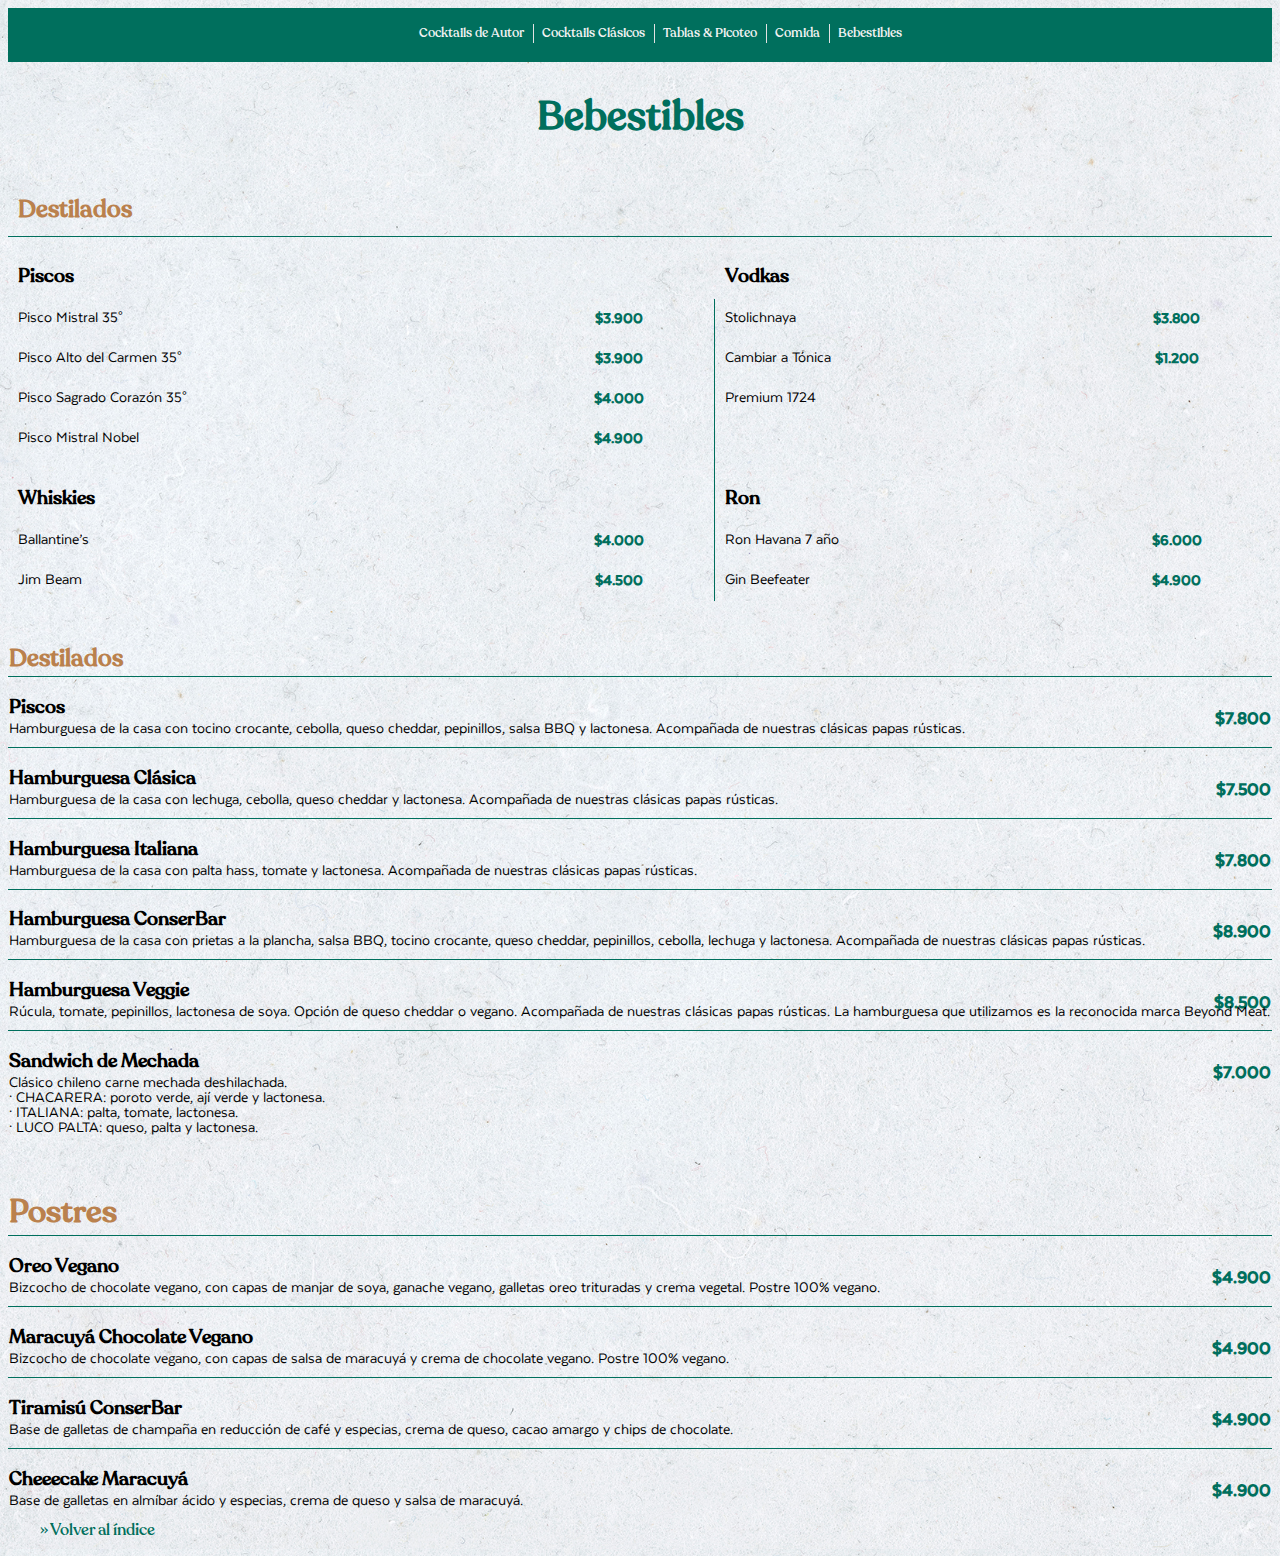
==== bebestibles.html @ 69fc8a05 "Add files via upload" ====
<!DOCTYPE html>
<html lang="en">
<head>
    <meta charset="UTF-8">
    <meta http-equiv="X-UA-Compatible" content="IE=edge">
    <meta name="viewport" content="width=device-width, initial-scale=1.0">
    <title>Bebestibles</title>
    <link rel="stylesheet" href="style.css" type="text/css" media="all">
</head>
<body class="bodymenu">
  <div id="navbar"><ul>
    <li><a href="./cocktails_autor.html">Cocktails de Autor</a></li>
    <li><a href="./cocktails_clasicos.html">Cocktails Clásicos</a></li>
    <li><a href="./tablas_picoteo.html">Tablas & Picoteo</a></li>
    <li><a href="./comida.html">Comida</a></li>
    <li><a href="./bebestibles.html">Bebestibles</a></li>
  </ul>
    <script>
        window.onscroll = function() {myFunction()};
        
        var navbar = document.getElementById("navbar");
        var sticky = navbar.offsetTop;
        
        function myFunction() {
          if (window.pageYOffset >= sticky) {
            navbar.classList.add("sticky")
          } else {
            navbar.classList.remove("sticky");
          }
        }
        </script>
  </div>
    <div class="container">
      <h1>Bebestibles</h1>

      <table class="destilados" cellpadding=0 cellspacing=0>
        <tbody>
            <tr>
                <td><h5>Destilados</h5></td>
            </tr>
          <tr>
            <td colspan="2" class="lineup"><h2>Piscos</h2></td>
            <td colspan="2" class="lineup"><h2>Vodkas</h2></td>
          </tr>
          <tr>
            <td><p>Pisco Mistral 35°</p></td>
            <td class="lineright"><h6>$3.900</h6></td>
            <td><p>Stolichnaya</p></td>
            <td><h6>$3.800</h6></td>
          </tr>
          <tr>
            <td><p>Pisco Alto del Carmen 35°</p></td>
            <td class="lineright"><h6>$3.900</h6></td>
            <td><p>Cambiar a Tónica</p></td>
            <td><h6>$1.200</h6></td>
          </tr>
          <tr>
            <td><p>Pisco Sagrado Corazón 35°</p></td>
            <td class="lineright"><h6>$4.000</h6></td>
            <td><p>Premium 1724</p></td>
            <td></td>
          </tr>
          <tr>
            <td><p>Pisco Mistral Nobel</p></td>
            <td class="lineright"><h6>$4.900</h6></td>
            <td></td>
            <td></td>
          </tr>
          <tr>
            <td colspan="2" class="lineright"><h2>Whiskies</h2></td>
            <td colspan="2"><h2>Ron</h2></td>
          </tr>
          <tr>
            <td><p>Ballantine’s</p></td>
            <td class="lineright"><h6>$4.000</h6></td>
            <td><p>Ron Havana 7 año</p></td>
            <td><h6>$6.000</h6></td>
          </tr>
          <tr>
            <td><p>Jim Beam</p></td>
            <td class="lineright"><h6>$4.500</h6></td>
            <td><p>Gin Beefeater</p></td>
            <td><h6>$4.900</h6></td>
          </tr>
        </tbody>
        </table>

          <table>
            <tbody>
              <tr>
                <td><h5>Destilados</h5></td>
              </tr>
              <tr>
                <td class="lineup"><h2>Piscos</h2></td>
                <td class="lineup"><h3>$7.800</h3></td>
              </tr>
              <tr>
                <td colspan="2" class="linedown"><p>Hamburguesa de la casa con tocino crocante, cebolla,
                    queso cheddar, pepinillos, salsa BBQ y lactonesa.
                    Acompañada de nuestras clásicas papas rústicas.</p></td>
              </tr>
              <tr>
                <td class="lineup"><h2>Hamburguesa Clásica</h2></td>
                <td class="lineup"><h3>$7.500</h3></td>
              </tr>
              <tr>
                <td colspan="2" class="linedown"><p>Hamburguesa de la casa con lechuga, cebolla, queso cheddar
                    y lactonesa. Acompañada de nuestras clásicas papas rústicas.</p></td>
              </tr>
              <tr>
                <td class="lineup"><h2>Hamburguesa Italiana</h2></td>
                <td class="lineup"><h3>$7.800</h3></td>
              </tr>
              <tr>
                <td colspan="2" class="linedown"><p>Hamburguesa de la casa con palta hass, tomate y lactonesa.
                    Acompañada de nuestras clásicas papas rústicas.</p></td>
              </tr>
              <tr>
                <td class="lineup"><h2>Hamburguesa ConserBar</h2></td>
                <td class="lineup"><h3>$8.900</h3></td>
              </tr>
              <tr>
                <td colspan="2" class="linedown"><p>Hamburguesa de la casa con prietas a la plancha, salsa BBQ,
                    tocino crocante, queso cheddar, pepinillos, cebolla, lechuga
                    y lactonesa. Acompañada de nuestras clásicas papas rústicas.</p></td>
              </tr>
              <tr>
                <td class="lineup"><h2>Hamburguesa Veggie</h2></td>
                <td class="lineup"><h3>$8.500</h3></td>
              </tr>
              <tr>
                <td colspan="2" class="linedown"><p>Rúcula, tomate, pepinillos, lactonesa de soya. Opción de
                    queso cheddar o vegano. Acompañada de nuestras clásicas
                    papas rústicas. La hamburguesa que utilizamos es la reconocida
                    marca Beyond Meat.</p></td>
              </tr>
              <tr>
                <td class="lineup"><h2>Sandwich de Mechada</h2></td>
                <td class="lineup"><h3>$7.000</h3></td>
              </tr>
              <tr>
                <td colspan="2" class="linedown"><p>Clásico chileno carne mechada deshilachada.<br>
                    · CHACARERA: poroto verde, ají verde y lactonesa. <br>
                    · ITALIANA: palta, tomate, lactonesa. <br>
                    · LUCO PALTA: queso, palta y lactonesa.</p></td>
              </tr>
              <tr>
                <td><h4>Postres</h4></td>
              </tr>
              <tr>
                <td class="lineup"><h2>Oreo Vegano</h2></td>
                <td class="lineup"><h3>$4.900</h3></td>
              </tr>
              <tr>
                <td colspan="2" class="linedown"><p>Bizcocho de chocolate vegano, con capas de manjar de soya,
                    ganache vegano, galletas oreo trituradas y crema vegetal.
                    Postre 100% vegano.</p></td>
              </tr>
              <tr>
                <td class="lineup"><h2>Maracuyá Chocolate Vegano</h2></td>
                <td class="lineup"><h3>$4.900</h3></td>
              </tr>
              <tr>
                <td colspan="2" class="linedown"><p>Bizcocho de chocolate vegano, con capas de salsa de maracuyá
                    y crema de chocolate vegano. Postre 100% vegano.</p></td>
              </tr>
              <tr>
                <td class="lineup"><h2>Tiramisú ConserBar</h2></td>
                <td class="lineup"><h3>$4.900</h3></td>
              </tr>
              <tr>
                <td colspan="2" class="linedown"><p>Base de galletas de champaña en reducción de café y especias,
                    crema de queso, cacao amargo y chips de chocolate.</p></td>
              </tr>
              <tr>
                <td class="lineup"><h2>Cheeecake Maracuyá</h2></td>
                <td class="lineup"><h3>$4.900</h3></td>
              </tr>
              <tr>
                <td colspan="2" class="linedown"><p>Base de galletas en almíbar ácido y especias, crema de queso
                    y salsa de maracuyá.</p></td>
              </tr>
            </tbody>
            </table>
            <a href="./index.html" class="returnindex">» Volver al índice</a>
    </div>
</body>
</html>
---- style.css ----
@font-face {
    font-family: Recoleta;
    src: url("./fonts/Recoleta-Medium.otf") format("opentype");
}

@font-face {
    font-family: Texta Regular;
    src: url("./fonts/Texta-Regular.otf") format("opentype");
}

@font-face {
    font-family: Texta Bold;
    src: url("./fonts/Texta-Bold.otf") format("opentype");
}

@font-face {
    font-family: Texta Italica;
    src: url("./fonts/Texta-It.otf") format("opentype");
}

.containerindice {
    width: 100%;
    height: 1104px;
    display: inline-block;
}

body {
    background-image: url('img/fondo_indice.png');
    background-size: contain;
    background-repeat: no-repeat;
    background-color: #006f5d;
}

.logo {
    width: 60%;
    position: relative;
    margin: 0px auto;
    margin-left: 105px;
    margin-top: 180px;
}

.menu {
    width: 50%;
    color: white;
    text-align: center;
    border-top: 1px solid white;
    position: absolute;
    z-index: 15;
    top: 65%;
    left: 50%;
    margin: -100px 0 0 -150px;

}

.menu p{
    border-bottom: 1px solid white;
    padding-bottom: 22px;
    font-family: Recoleta;
    font-size: 18pt;
}

a { 
    color: white; 
    text-decoration: none;
}

.bodymenu {
    background-image: url('img/textura.jpg');
    background-size: cover;
    background-repeat: repeat;
}

.container {
    width: 100%;
    display: inline-block;
}

h1 {
    text-align: center;
    color: #006f5d;
    margin-bottom: 0px;
    font-family: Recoleta;
    font-size: 2.5em;
}

h2 {
    font-family: Recoleta;
    font-size: 1.2em;
    margin-bottom: -0px;
}

h3 {
    font-family: Texta Bold;
    font-size: 1.2em;
    color: #006f5d;
    margin-bottom: -20px;
    text-align: right;
}

h4 {
    color: #ba814d;
    margin-bottom: 0px;
    font-family: Recoleta;
    font-size: 2em;
}

h5 {
    color: #ba814d;
    margin-bottom: 0px;
    font-family: Recoleta;
    font-size: 1.5em;
}

h6 {
    font-family: Texta Bold;
    font-size: 1em;
    color: #006f5d; 
    text-align: center;
    margin-right: 10px;
    line-height: 20px;
    margin: 0px;
}

p {
    font-family: Texta Regular;
    font-size: 1em;
    line-height: 15px;
    margin: 0px;
}

table {
    width: 100%;
    border-spacing: 0;
    padding: 0;
}

.destilados {
    border-spacing: 0;
    border-collapse: collapse;
}

.destilados td {
    padding: 10px; 
    margin: 0;
    height: 10px;
}

.lineright {
    border-right: 1px solid #006f5d;
}

.lineup {
    border-top: 1px solid #006f5d;
}

.linedown {
    padding-bottom: 10px;
}

.returnindex {
    color: #006f5d;
    font-family: Recoleta;
    padding: 15px 32px;
    font-size: 16px;
    margin-top: 20px;
    margin-bottom: 20px;
  }

/* Style the navbar */
#navbar {
    width: 100%;
    overflow: hidden;
    background-color: #006f5d;
  }
  
  /* Navbar links */
  #navbar a {
    font-family: Recoleta;
    font-size: 0.8em;
    float: left;
    display: block;
    color: #f2f2f2;
    text-align: center;
  }  
  /* The sticky class is added to the navbar with JS when it reaches its scroll position */
  .sticky {
    position: fixed;
    top: 0;
    width: 100%;
  }
  
  /* Add some top padding to the page content to prevent sudden quick movement (as the navigation bar gets a new position at the top of the page (position:fixed and top:0) */
  .sticky + .content {
    padding-top: 60px;
  }

  ul {
    list-style:none;
    text-align: center;
  }
  ul li{
    display:inline-block; 
    padding:0 7px; 
    position:relative;
  }
  ul li:not(:last-child)::after{
    content:""; 
    border:1px solid #e2e2e2;
    border-width: 1px 1px 0 0;
    position:absolute; 
    right:-3px; 
    top:0; 
    height:100%;
  }
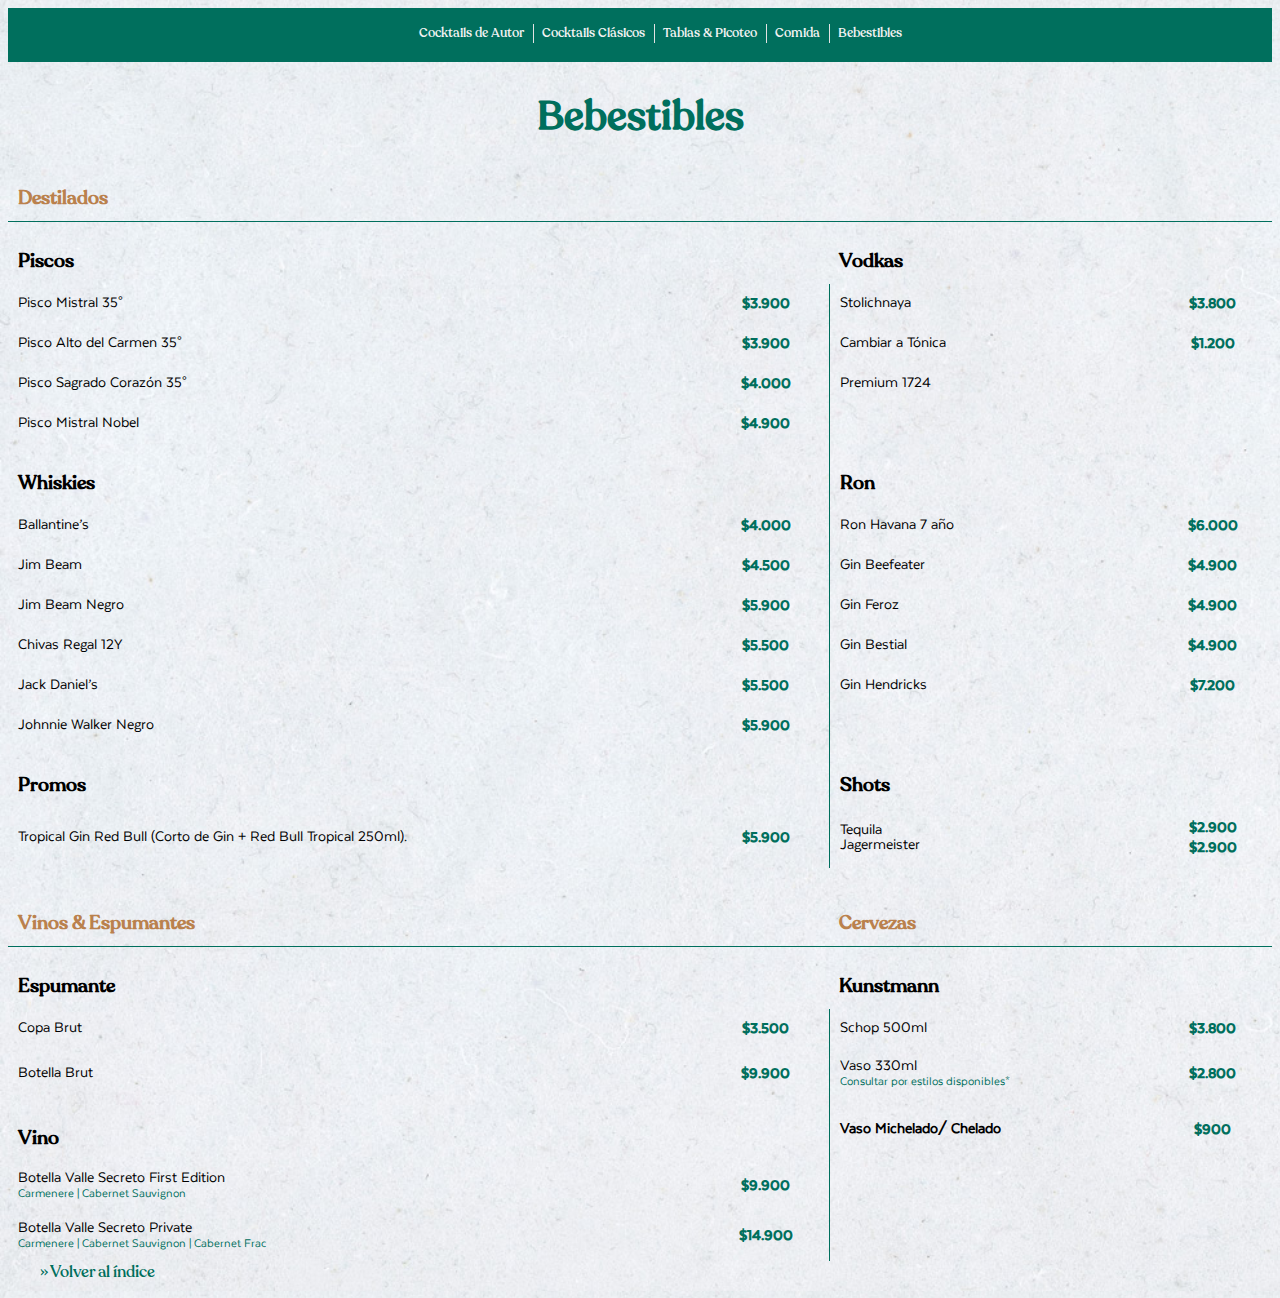
==== commit 6a004483: "Add files via upload" ====
--- a/bebestibles.html
+++ b/bebestibles.html
@@ -82,106 +82,80 @@
             <td><p>Gin Beefeater</p></td>
             <td><h6>$4.900</h6></td>
           </tr>
+          <tr>
+            <td><p>Jim Beam Negro</p></td>
+            <td class="lineright"><h6>$5.900</h6></td>
+            <td><p>Gin Feroz</p></td>
+            <td><h6>$4.900</h6></td>
+          </tr>
+          <tr>
+            <td><p>Chivas Regal 12Y</p></td>
+            <td class="lineright"><h6>$5.500</h6></td>
+            <td><p>Gin Bestial</p></td>
+            <td><h6>$4.900</h6></td>
+          </tr>
+          <tr>
+            <td><p>Jack Daniel’s</p></td>
+            <td class="lineright"><h6>$5.500</h6></td>
+            <td><p>Gin Hendricks</p></td>
+            <td><h6>$7.200</h6></td>
+          </tr>
+          <tr>
+            <td><p>Johnnie Walker Negro</p></td>
+            <td class="lineright"><h6>$5.900</h6></td>
+            <td></td>
+            <td></td>
+          </tr>
+          <tr>
+            <td colspan="2" class="lineright"><h2>Promos</h2></td>
+            <td colspan="2"><h2>Shots</h2></td>
+          </tr>
+          <tr>
+            <td><p>Tropical Gin Red Bull
+                (Corto de Gin + Red Bull
+                Tropical 250ml).</p></td>
+            <td class="lineright"><h6>$5.900</h6></td>
+            <td><p>Tequila<br>Jagermeister</p></td>
+            <td><h6>$2.900<br>$2.900</h6></td>
+          </tr>
+          <tr>
+            <td colspan="2"><h5>Vinos & Espumantes</h5></td>
+            <td colspan="2"><h5>Cervezas</h5></td>
+        </tr>
+        <tr>
+            <td colspan="2" class="lineup"><h2>Espumante</h2></td>
+            <td colspan="2" class="lineup"><h2>Kunstmann</h2></td>
+        </tr>
+        <tr>
+            <td><p>Copa Brut</p></td>
+            <td class="lineright"><h6>$3.500</h6></td>
+            <td><p>Schop 500ml</p></td>
+            <td><h6>$3.800</h6></td>
+          </tr>
+          <tr>
+            <td><p>Botella Brut</p></td>
+            <td class="lineright"><h6>$9.900</h6></td>
+            <td><p>Vaso 330ml<br><span>Consultar por estilos disponibles*</span></p></td>
+            <td><h6>$2.800</h6></td>
+          </tr>
+          <tr>
+            <td colspan="2" class="lineright"><h2>Vino</h2></td>
+            <td><p><b>Vaso Michelado/ Chelado</b></p></td>
+                <td><h6>$900</h6></td>
+          </tr>
+          <tr>
+            <td><p>Botella Valle Secreto First Edition<br><span>Carmenere | Cabernet Sauvignon</span></p></td>
+            <td class="lineright"><h6>$9.900</h6></td>
+            <td></td>
+            <td></td>
+          </tr>
+          <tr>
+            <td><p>Botella Valle Secreto Private<br><span>Carmenere | Cabernet Sauvignon | Cabernet Frac</span></p></td>
+            <td class="lineright"><h6>$14.900</h6></td>
+          </tr>
         </tbody>
         </table>
 
-          <table>
-            <tbody>
-              <tr>
-                <td><h5>Destilados</h5></td>
-              </tr>
-              <tr>
-                <td class="lineup"><h2>Piscos</h2></td>
-                <td class="lineup"><h3>$7.800</h3></td>
-              </tr>
-              <tr>
-                <td colspan="2" class="linedown"><p>Hamburguesa de la casa con tocino crocante, cebolla,
-                    queso cheddar, pepinillos, salsa BBQ y lactonesa.
-                    Acompañada de nuestras clásicas papas rústicas.</p></td>
-              </tr>
-              <tr>
-                <td class="lineup"><h2>Hamburguesa Clásica</h2></td>
-                <td class="lineup"><h3>$7.500</h3></td>
-              </tr>
-              <tr>
-                <td colspan="2" class="linedown"><p>Hamburguesa de la casa con lechuga, cebolla, queso cheddar
-                    y lactonesa. Acompañada de nuestras clásicas papas rústicas.</p></td>
-              </tr>
-              <tr>
-                <td class="lineup"><h2>Hamburguesa Italiana</h2></td>
-                <td class="lineup"><h3>$7.800</h3></td>
-              </tr>
-              <tr>
-                <td colspan="2" class="linedown"><p>Hamburguesa de la casa con palta hass, tomate y lactonesa.
-                    Acompañada de nuestras clásicas papas rústicas.</p></td>
-              </tr>
-              <tr>
-                <td class="lineup"><h2>Hamburguesa ConserBar</h2></td>
-                <td class="lineup"><h3>$8.900</h3></td>
-              </tr>
-              <tr>
-                <td colspan="2" class="linedown"><p>Hamburguesa de la casa con prietas a la plancha, salsa BBQ,
-                    tocino crocante, queso cheddar, pepinillos, cebolla, lechuga
-                    y lactonesa. Acompañada de nuestras clásicas papas rústicas.</p></td>
-              </tr>
-              <tr>
-                <td class="lineup"><h2>Hamburguesa Veggie</h2></td>
-                <td class="lineup"><h3>$8.500</h3></td>
-              </tr>
-              <tr>
-                <td colspan="2" class="linedown"><p>Rúcula, tomate, pepinillos, lactonesa de soya. Opción de
-                    queso cheddar o vegano. Acompañada de nuestras clásicas
-                    papas rústicas. La hamburguesa que utilizamos es la reconocida
-                    marca Beyond Meat.</p></td>
-              </tr>
-              <tr>
-                <td class="lineup"><h2>Sandwich de Mechada</h2></td>
-                <td class="lineup"><h3>$7.000</h3></td>
-              </tr>
-              <tr>
-                <td colspan="2" class="linedown"><p>Clásico chileno carne mechada deshilachada.<br>
-                    · CHACARERA: poroto verde, ají verde y lactonesa. <br>
-                    · ITALIANA: palta, tomate, lactonesa. <br>
-                    · LUCO PALTA: queso, palta y lactonesa.</p></td>
-              </tr>
-              <tr>
-                <td><h4>Postres</h4></td>
-              </tr>
-              <tr>
-                <td class="lineup"><h2>Oreo Vegano</h2></td>
-                <td class="lineup"><h3>$4.900</h3></td>
-              </tr>
-              <tr>
-                <td colspan="2" class="linedown"><p>Bizcocho de chocolate vegano, con capas de manjar de soya,
-                    ganache vegano, galletas oreo trituradas y crema vegetal.
-                    Postre 100% vegano.</p></td>
-              </tr>
-              <tr>
-                <td class="lineup"><h2>Maracuyá Chocolate Vegano</h2></td>
-                <td class="lineup"><h3>$4.900</h3></td>
-              </tr>
-              <tr>
-                <td colspan="2" class="linedown"><p>Bizcocho de chocolate vegano, con capas de salsa de maracuyá
-                    y crema de chocolate vegano. Postre 100% vegano.</p></td>
-              </tr>
-              <tr>
-                <td class="lineup"><h2>Tiramisú ConserBar</h2></td>
-                <td class="lineup"><h3>$4.900</h3></td>
-              </tr>
-              <tr>
-                <td colspan="2" class="linedown"><p>Base de galletas de champaña en reducción de café y especias,
-                    crema de queso, cacao amargo y chips de chocolate.</p></td>
-              </tr>
-              <tr>
-                <td class="lineup"><h2>Cheeecake Maracuyá</h2></td>
-                <td class="lineup"><h3>$4.900</h3></td>
-              </tr>
-              <tr>
-                <td colspan="2" class="linedown"><p>Base de galletas en almíbar ácido y especias, crema de queso
-                    y salsa de maracuyá.</p></td>
-              </tr>
-            </tbody>
-            </table>
             <a href="./index.html" class="returnindex">» Volver al índice</a>
     </div>
 </body>
--- a/style.css
+++ b/style.css
@@ -108,7 +108,7 @@
     color: #ba814d;
     margin-bottom: 0px;
     font-family: Recoleta;
-    font-size: 1.5em;
+    font-size: 1.2em;
 }
 
 h6 {
@@ -135,6 +135,7 @@
 }
 
 .destilados {
+    width: 100%;
     border-spacing: 0;
     border-collapse: collapse;
 }
@@ -155,6 +156,11 @@
 
 .linedown {
     padding-bottom: 10px;
+}
+
+span {
+    color: #006f5d;
+    font-size: 0.8em;
 }
 
 .returnindex {
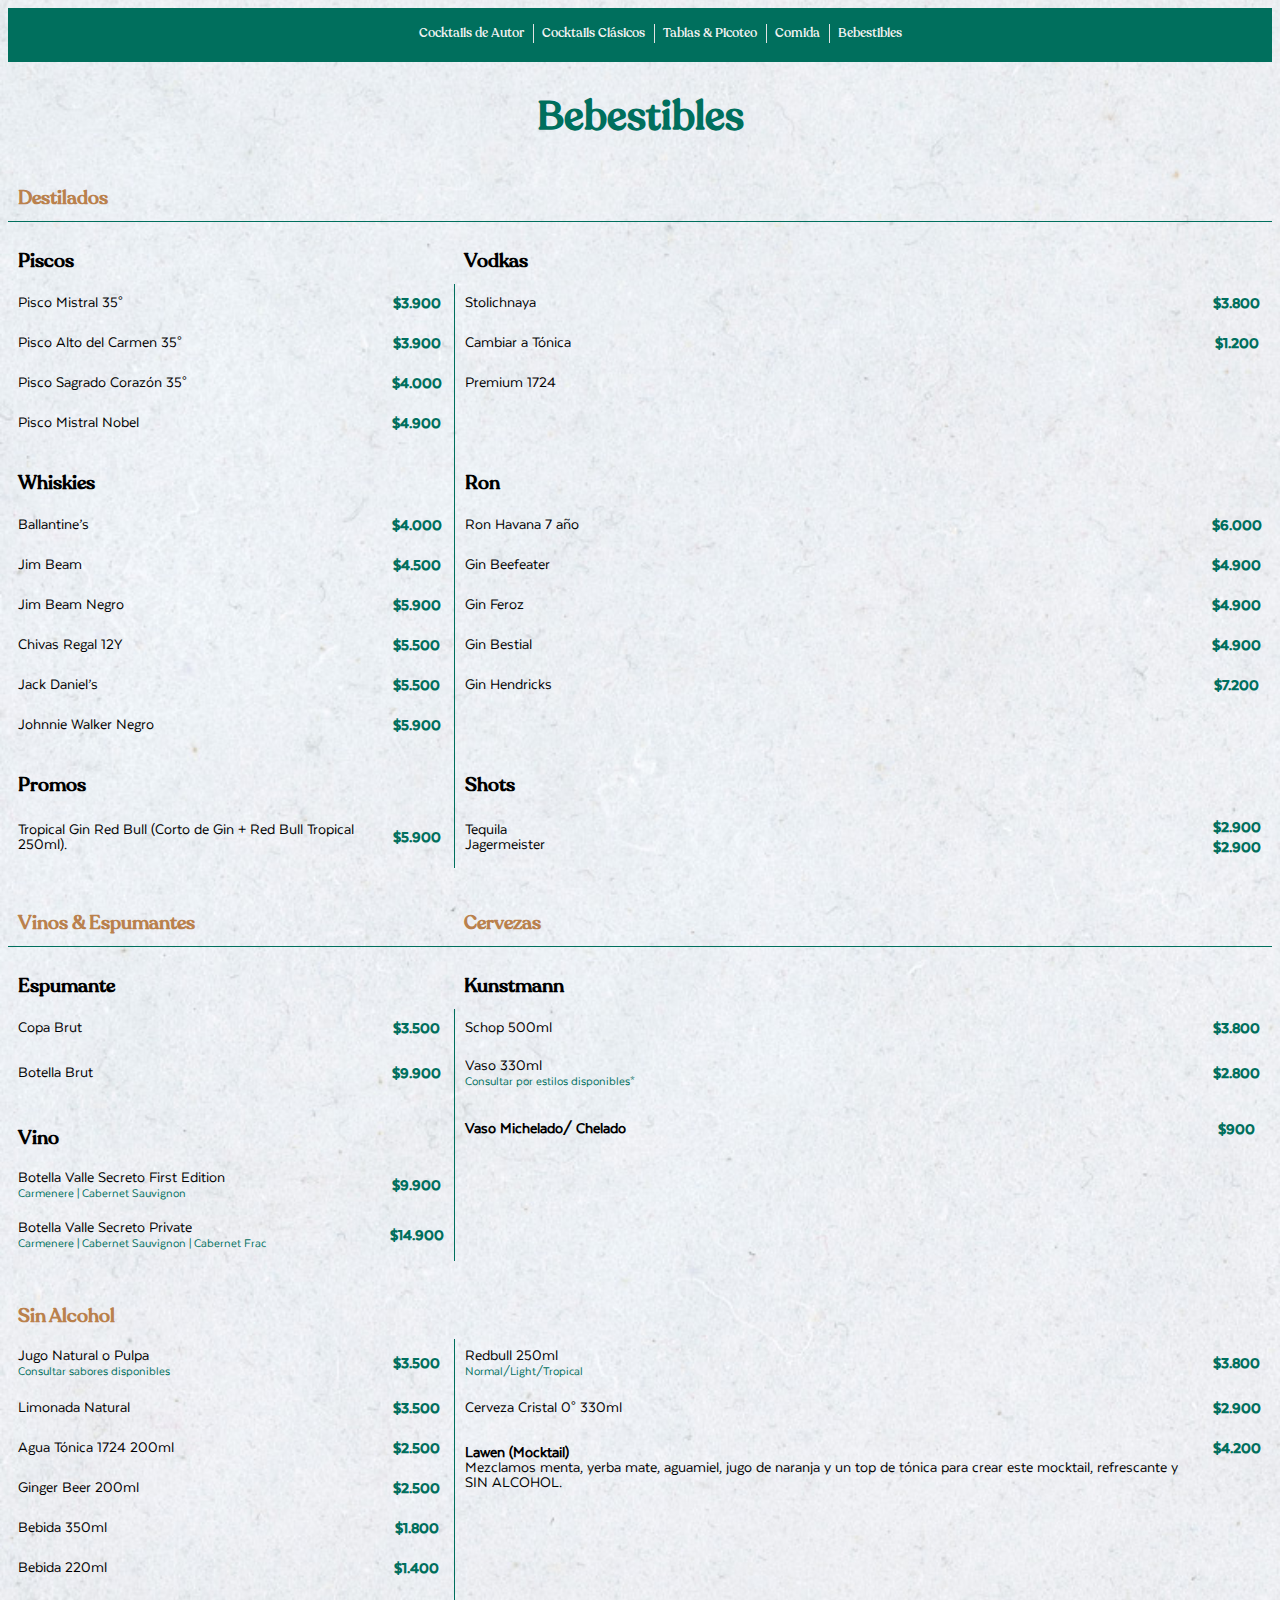
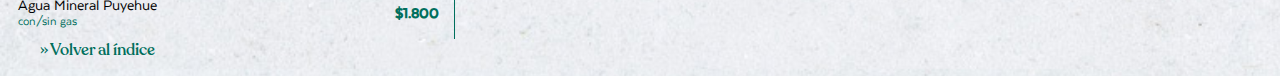
==== commit 26618276: "Add files via upload" ====
--- a/bebestibles.html
+++ b/bebestibles.html
@@ -153,6 +153,51 @@
             <td><p>Botella Valle Secreto Private<br><span>Carmenere | Cabernet Sauvignon | Cabernet Frac</span></p></td>
             <td class="lineright"><h6>$14.900</h6></td>
           </tr>
+          <tr>
+            <td><h5>Sin Alcohol</h5></td>
+        </tr>
+        <tr>
+          <td><p>Jugo Natural o Pulpa<span><br>Consultar sabores disponibles</span></p></td>
+          <td class="lineright"><h6>$3.500</h6></td>
+          <td><p>Redbull 250ml<span><br>Normal/Light/Tropical</span></p></td>
+          <td><h6>$3.800</h6></td>
+        </tr>
+        <tr>
+          <td><p>Limonada Natural</p></td>
+          <td class="lineright"><h6>$3.500</h6></td>
+          <td><p>Cerveza Cristal 0° 330ml</p></td>
+          <td><h6>$2.900</h6></td>
+        </tr>
+        <tr>
+          <td><p>Agua Tónica 1724 200ml</p></td>
+          <td class="lineright"><h6>$2.500</h6></td>
+          <td rowspan="2"><p><b>Lawen (Mocktail)</b><br>Mezclamos menta, yerba
+            mate, aguamiel, jugo de
+            naranja y un top de tónica
+            para crear este mocktail,
+            refrescante y SIN ALCOHOL.</p></td>
+          <td><h6>$4.200</h6></td>
+        </tr>
+        <tr>
+          <td><p>Ginger Beer 200ml</p></td>
+          <td class="lineright"><h6>$2.500</h6></td>
+          <td></td>
+        </tr>
+        <tr>
+          <td><p>Bebida 350ml</p></td>
+          <td class="lineright"><h6>$1.800</h6></td>
+          <td></td>
+        </tr>
+        <tr>
+          <td><p>Bebida 220ml</p></td>
+          <td class="lineright"><h6>$1.400</h6></td>
+          <td></td>
+        </tr>
+        <tr>
+          <td><p>Agua Mineral Puyehue <br><span>con/sin gas</span></p></td>
+          <td class="lineright"><h6>$1.800</h6></td>
+          <td></td>
+        </tr>
         </tbody>
         </table>
 
--- a/style.css
+++ b/style.css
@@ -25,18 +25,9 @@
 }
 
 body {
-    background-image: url('img/fondo_indice.png');
+    background-image: url('img/fondo_indice.jpg');
     background-size: contain;
     background-repeat: no-repeat;
-    background-color: #006f5d;
-}
-
-.logo {
-    width: 60%;
-    position: relative;
-    margin: 0px auto;
-    margin-left: 105px;
-    margin-top: 180px;
 }
 
 .menu {
@@ -46,10 +37,9 @@
     border-top: 1px solid white;
     position: absolute;
     z-index: 15;
-    top: 65%;
-    left: 50%;
+    top: 60%;
+    left: 55%;
     margin: -100px 0 0 -150px;
-
 }
 
 .menu p{
@@ -57,6 +47,7 @@
     padding-bottom: 22px;
     font-family: Recoleta;
     font-size: 18pt;
+    margin-top: 20px;
 }
 
 a { 
@@ -126,6 +117,15 @@
     font-size: 1em;
     line-height: 15px;
     margin: 0px;
+}
+
+.price {
+    font-family: Texta Bold;
+    font-size: 1.2em;
+    color: #006f5d; 
+    text-align: center;
+    margin-right: 10px;
+    margin-bottom: -20px;
 }
 
 table {
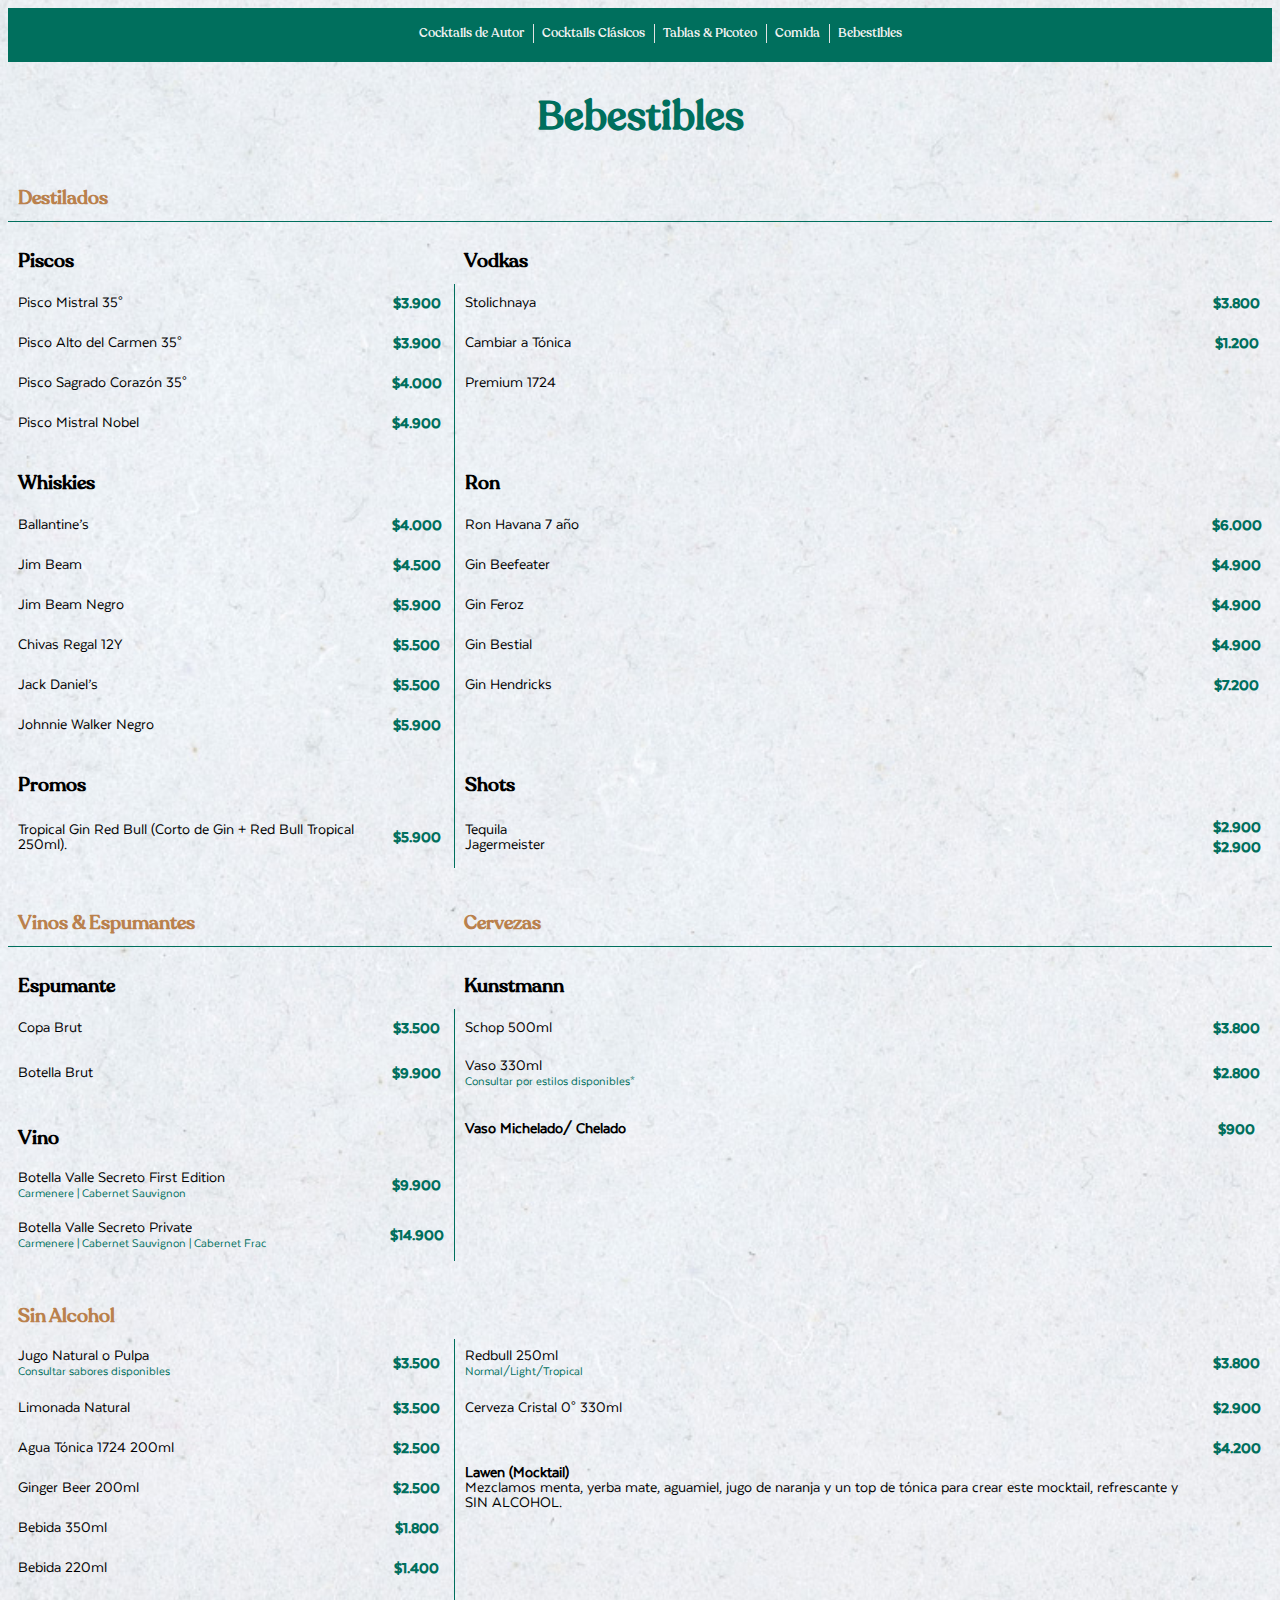
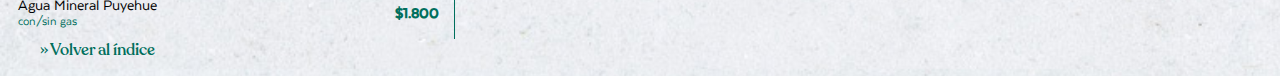
==== commit d82b402b: "Add files via upload" ====
--- a/bebestibles.html
+++ b/bebestibles.html
@@ -171,7 +171,7 @@
         <tr>
           <td><p>Agua Tónica 1724 200ml</p></td>
           <td class="lineright"><h6>$2.500</h6></td>
-          <td rowspan="2"><p><b>Lawen (Mocktail)</b><br>Mezclamos menta, yerba
+          <td rowspan="3"><p><b>Lawen (Mocktail)</b><br>Mezclamos menta, yerba
             mate, aguamiel, jugo de
             naranja y un top de tónica
             para crear este mocktail,
--- a/style.css
+++ b/style.css
@@ -19,8 +19,8 @@
 }
 
 .containerindice {
-    width: 100%;
-    height: 1104px;
+    width: 2589px;
+    height: 4601px;
     display: inline-block;
 }
 
@@ -38,7 +38,7 @@
     position: absolute;
     z-index: 15;
     top: 60%;
-    left: 55%;
+    left: 50%;
     margin: -100px 0 0 -150px;
 }
 
@@ -46,7 +46,7 @@
     border-bottom: 1px solid white;
     padding-bottom: 22px;
     font-family: Recoleta;
-    font-size: 18pt;
+    font-size: 14pt;
     margin-top: 20px;
 }
 
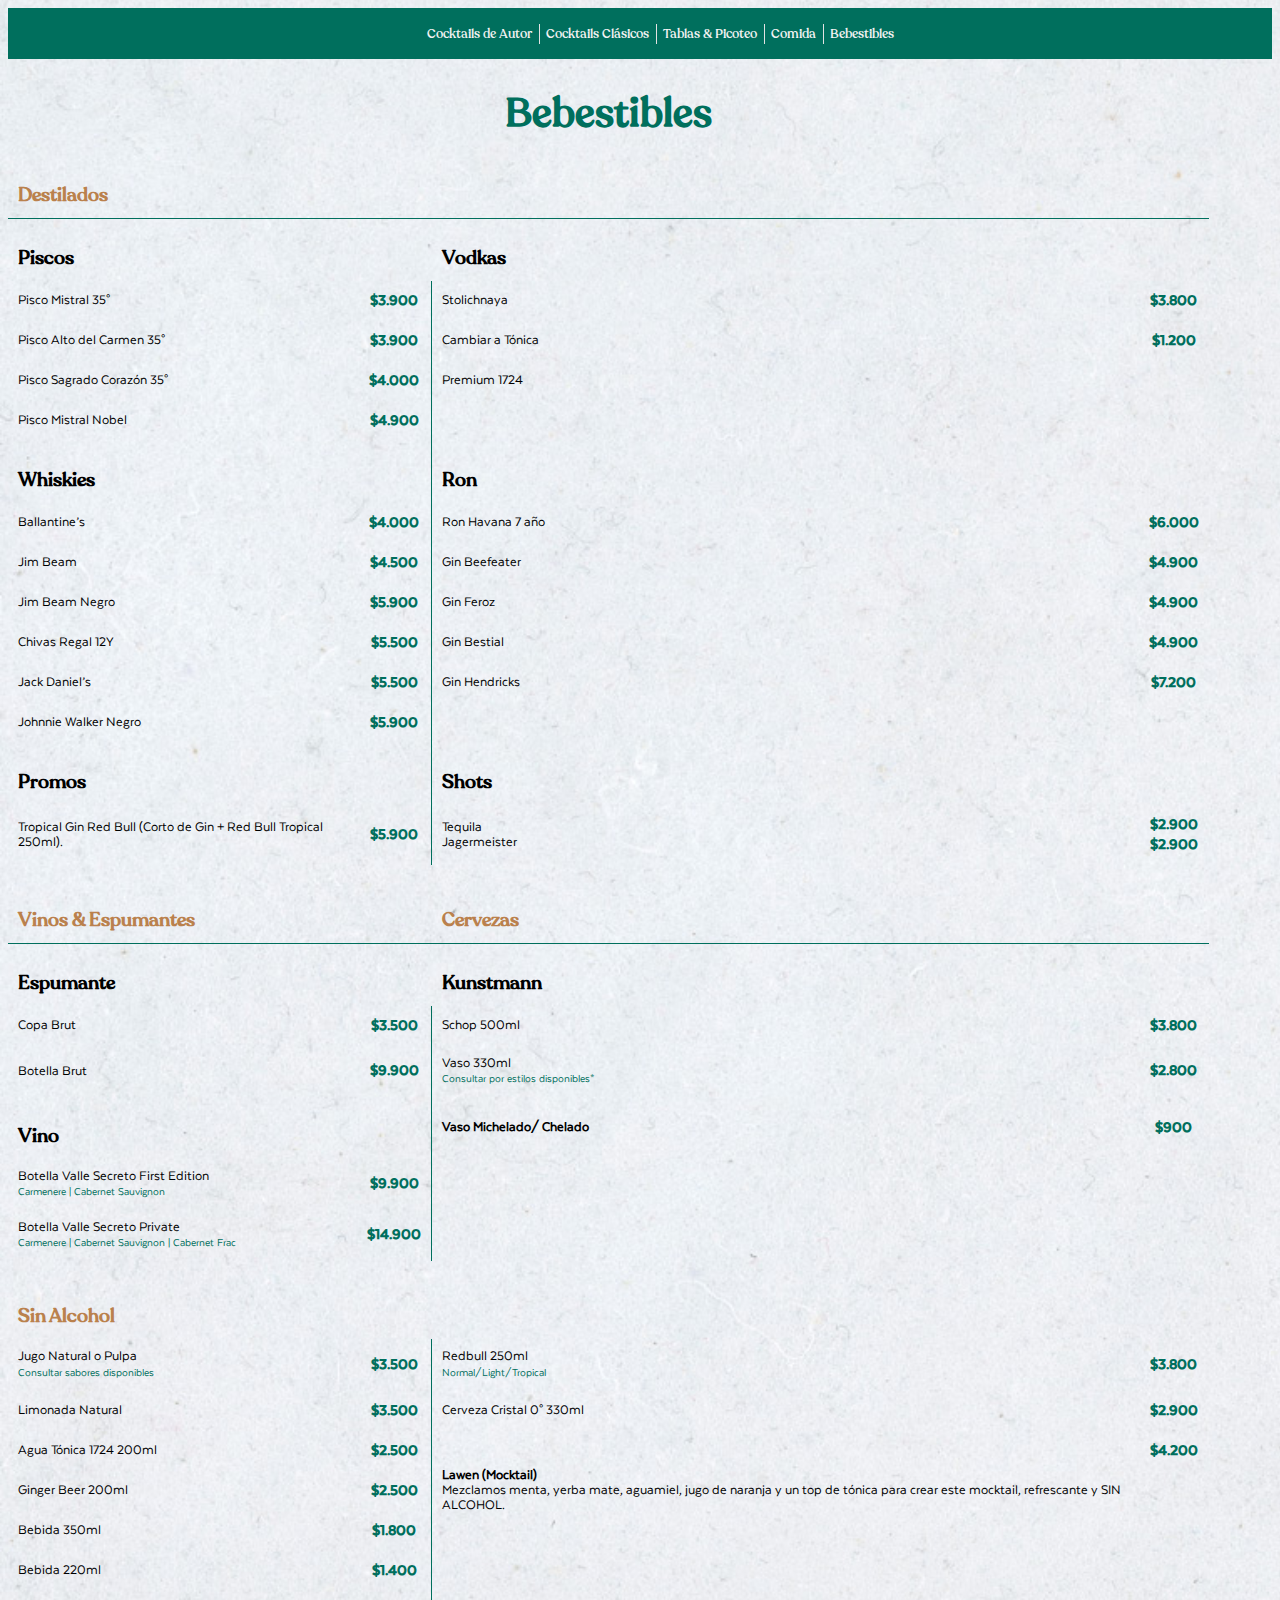
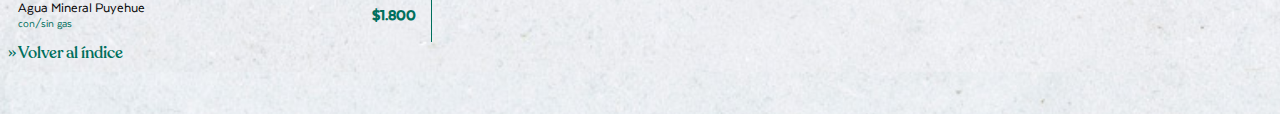
==== commit bd7e83ed: "Add files via upload" ====
--- a/bebestibles.html
+++ b/bebestibles.html
@@ -30,7 +30,7 @@
         }
         </script>
   </div>
-    <div class="container">
+    <div class="containerbebestibles">
       <h1>Bebestibles</h1>
 
       <table class="destilados" cellpadding=0 cellspacing=0>
--- a/style.css
+++ b/style.css
@@ -19,35 +19,29 @@
 }
 
 .containerindice {
-    width: 2589px;
-    height: 4601px;
-    display: inline-block;
-}
-
-body {
-    background-image: url('img/fondo_indice.jpg');
+    width: 100%;
+    height: 1000px;
+    background-image: url('img/fondo_indice_02.jpg');
     background-size: contain;
     background-repeat: no-repeat;
 }
 
+body {
+    background-color: #006f5d;
+}
+
 .menu {
-    width: 50%;
-    color: white;
-    text-align: center;
-    border-top: 1px solid white;
     position: absolute;
-    z-index: 15;
-    top: 60%;
-    left: 50%;
-    margin: -100px 0 0 -150px;
+    margin-top: 60%;
+    margin-left: 20%;
 }
 
 .menu p{
     border-bottom: 1px solid white;
-    padding-bottom: 22px;
+    padding: 22px;
     font-family: Recoleta;
     font-size: 14pt;
-    margin-top: 20px;
+    text-align: center;
 }
 
 a { 
@@ -66,6 +60,11 @@
     display: inline-block;
 }
 
+.containerbebestibles {
+    width: 95%;
+    display: inline-block;
+}
+
 h1 {
     text-align: center;
     color: #006f5d;
@@ -114,7 +113,7 @@
 
 p {
     font-family: Texta Regular;
-    font-size: 1em;
+    font-size: 0.9em;
     line-height: 15px;
     margin: 0px;
 }
@@ -166,10 +165,9 @@
 .returnindex {
     color: #006f5d;
     font-family: Recoleta;
-    padding: 15px 32px;
+    padding: 50px 32px 50px 0px;
     font-size: 16px;
-    margin-top: 20px;
-    margin-bottom: 20px;
+
   }
 
 /* Style the navbar */
@@ -183,8 +181,8 @@
   #navbar a {
     font-family: Recoleta;
     font-size: 0.8em;
-    float: left;
-    display: block;
+    float: none;
+    display: inline-block;
     color: #f2f2f2;
     text-align: center;
   }  
@@ -192,6 +190,7 @@
   .sticky {
     position: fixed;
     top: 0;
+    left: 0;
     width: 100%;
   }
   
@@ -200,18 +199,19 @@
     padding-top: 60px;
   }
 
+/* Este codigo es para las lineas entre items */
   ul {
-    list-style:none;
+    list-style: none;
     text-align: center;
   }
   ul li{
     display:inline-block; 
-    padding:0 7px; 
+    padding:0 5px; 
     position:relative;
   }
   ul li:not(:last-child)::after{
     content:""; 
-    border:1px solid #e2e2e2;
+    border: 1px solid #e2e2e2;
     border-width: 1px 1px 0 0;
     position:absolute; 
     right:-3px; 
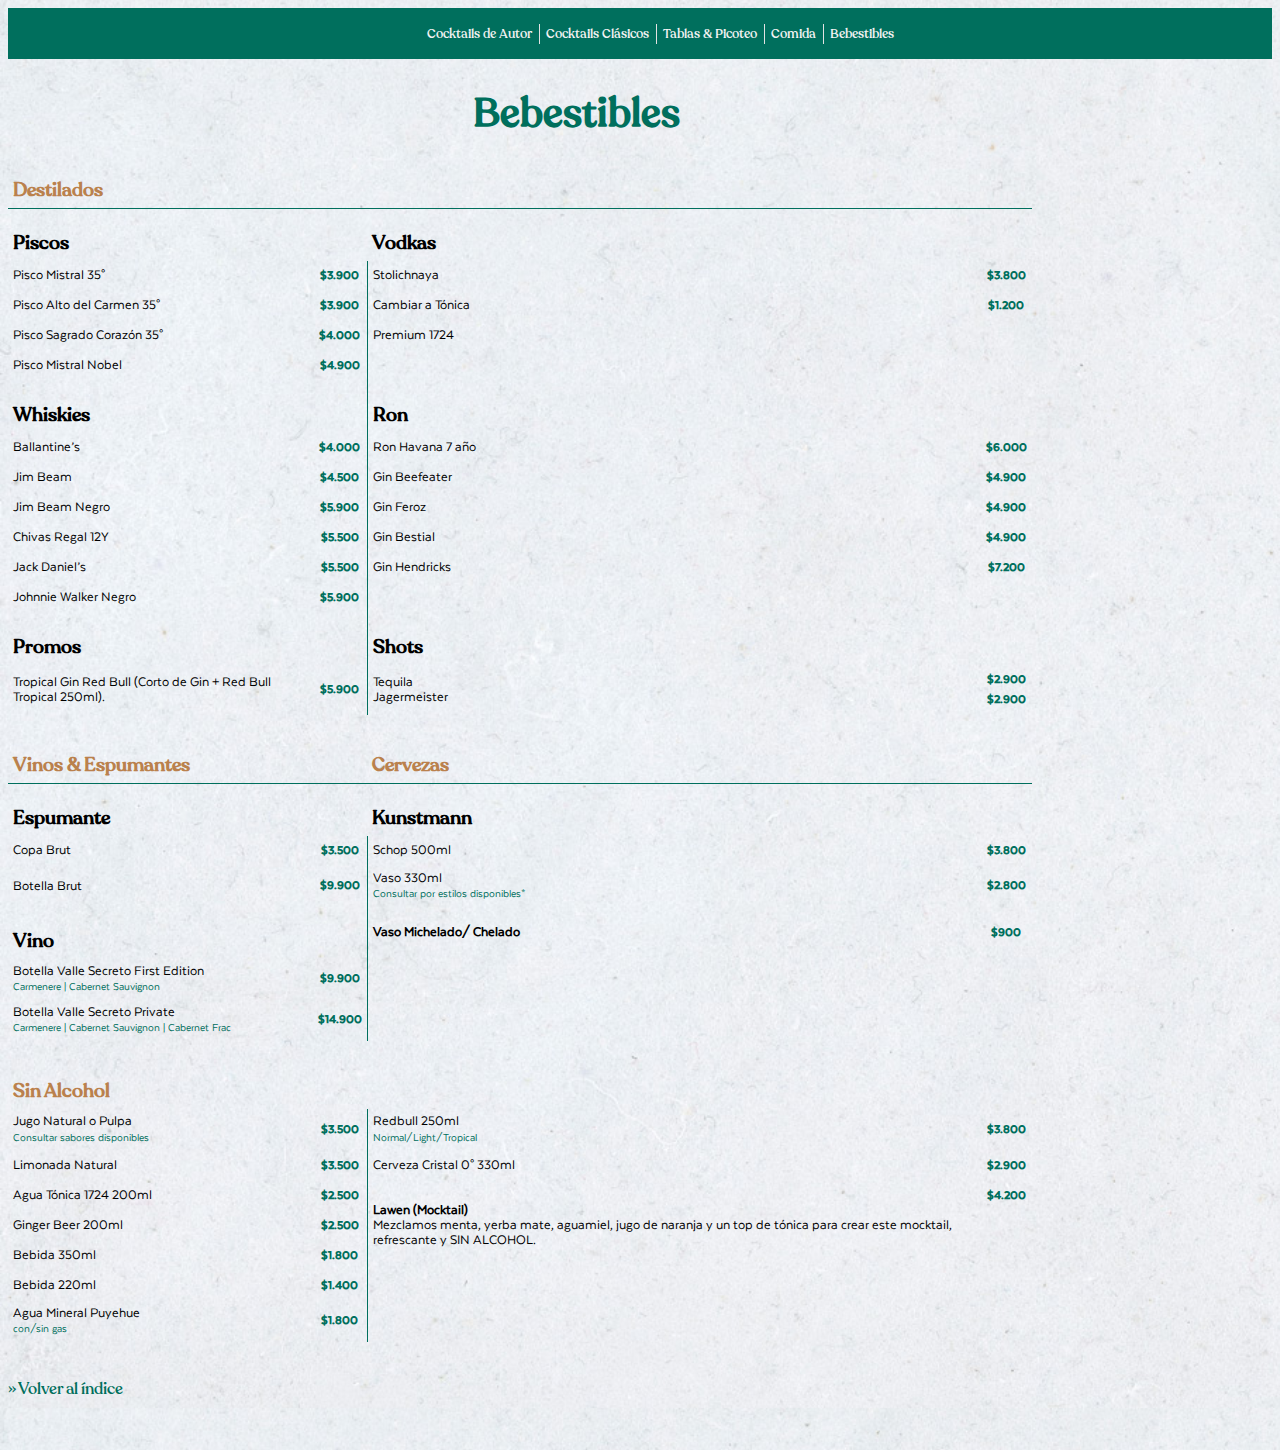
==== commit 0db0e301: "Add files via upload" ====
--- a/bebestibles.html
+++ b/bebestibles.html
@@ -200,7 +200,7 @@
         </tr>
         </tbody>
         </table>
-
+        <br><br>
             <a href="./index.html" class="returnindex">» Volver al índice</a>
     </div>
 </body>
--- a/style.css
+++ b/style.css
@@ -61,7 +61,7 @@
 }
 
 .containerbebestibles {
-    width: 95%;
+    width: 90%;
     display: inline-block;
 }
 
@@ -103,10 +103,10 @@
 
 h6 {
     font-family: Texta Bold;
-    font-size: 1em;
+    font-size: 0.8em;
     color: #006f5d; 
     text-align: center;
-    margin-right: 10px;
+    margin-right: 0px;
     line-height: 20px;
     margin: 0px;
 }
@@ -134,13 +134,13 @@
 }
 
 .destilados {
-    width: 100%;
+    width: 90%;
     border-spacing: 0;
     border-collapse: collapse;
 }
 
 .destilados td {
-    padding: 10px; 
+    padding: 5px; 
     margin: 0;
     height: 10px;
 }
@@ -167,7 +167,7 @@
     font-family: Recoleta;
     padding: 50px 32px 50px 0px;
     font-size: 16px;
-
+    text-align: center;
   }
 
 /* Style the navbar */
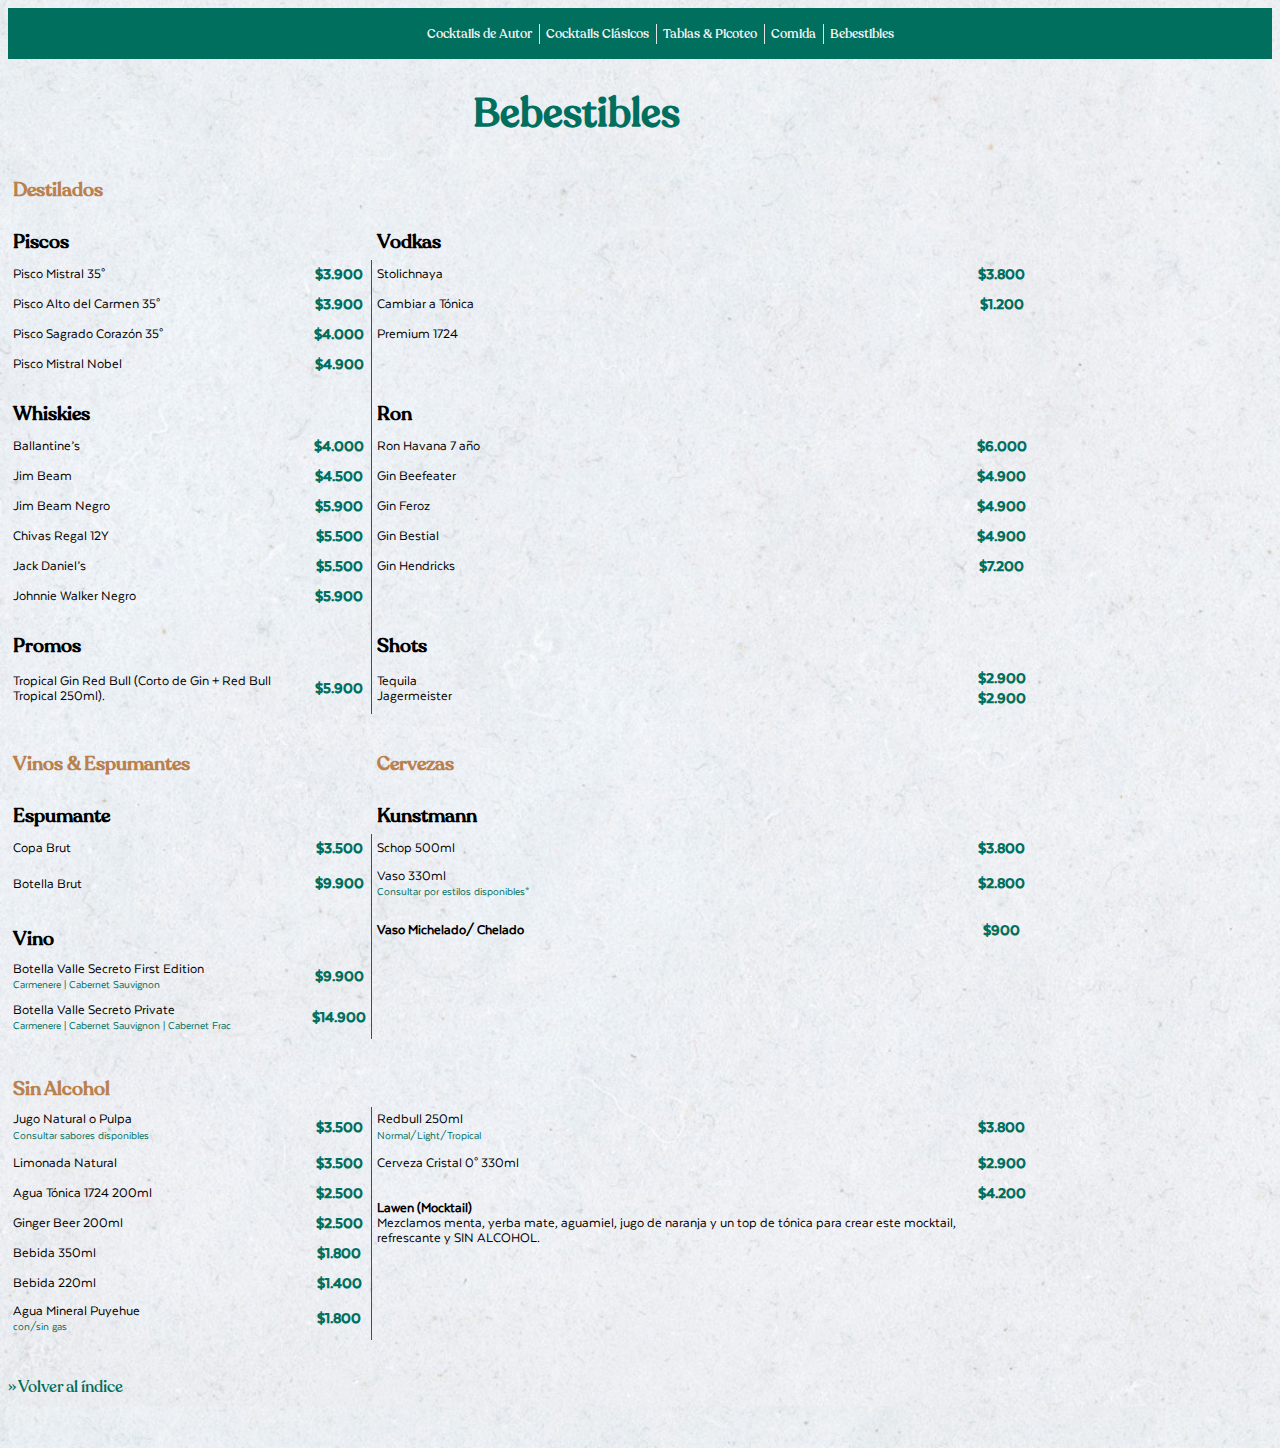
==== commit f470bb65: "Add files via upload" ====
--- a/bebestibles.html
+++ b/bebestibles.html
@@ -39,8 +39,8 @@
                 <td><h5>Destilados</h5></td>
             </tr>
           <tr>
-            <td colspan="2" class="lineup"><h2>Piscos</h2></td>
-            <td colspan="2" class="lineup"><h2>Vodkas</h2></td>
+            <td colspan="2"><h2>Piscos</h2></td>
+            <td colspan="2"><h2>Vodkas</h2></td>
           </tr>
           <tr>
             <td><p>Pisco Mistral 35°</p></td>
@@ -123,8 +123,8 @@
             <td colspan="2"><h5>Cervezas</h5></td>
         </tr>
         <tr>
-            <td colspan="2" class="lineup"><h2>Espumante</h2></td>
-            <td colspan="2" class="lineup"><h2>Kunstmann</h2></td>
+            <td colspan="2"><h2>Espumante</h2></td>
+            <td colspan="2"><h2>Kunstmann</h2></td>
         </tr>
         <tr>
             <td><p>Copa Brut</p></td>
--- a/style.css
+++ b/style.css
@@ -20,7 +20,7 @@
 
 .containerindice {
     width: 100%;
-    height: 1000px;
+    height: 600px;
     background-image: url('img/fondo_indice_02.jpg');
     background-size: contain;
     background-repeat: no-repeat;
@@ -103,7 +103,7 @@
 
 h6 {
     font-family: Texta Bold;
-    font-size: 0.8em;
+    font-size: 1em;
     color: #006f5d; 
     text-align: center;
     margin-right: 0px;
@@ -147,10 +147,6 @@
 
 .lineright {
     border-right: 1px solid #006f5d;
-}
-
-.lineup {
-    border-top: 1px solid #006f5d;
 }
 
 .linedown {
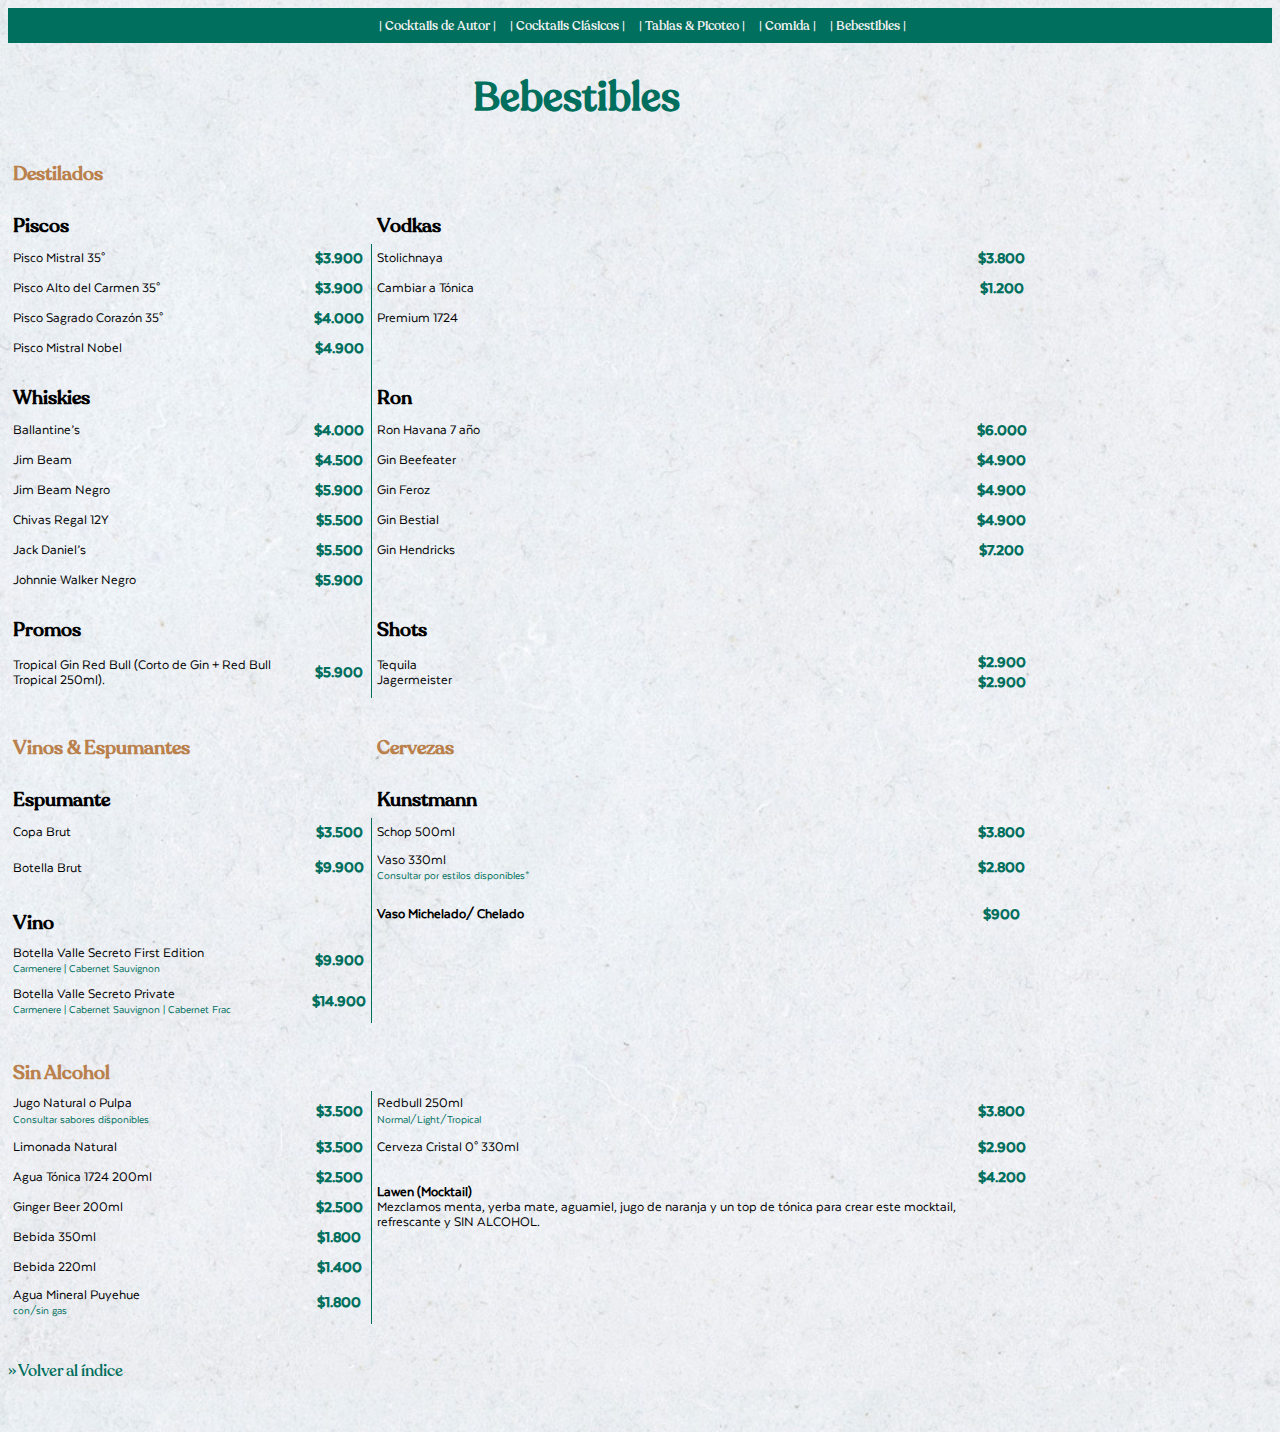
==== commit f5483434: "Add files via upload" ====
--- a/bebestibles.html
+++ b/bebestibles.html
@@ -9,11 +9,11 @@
 </head>
 <body class="bodymenu">
   <div id="navbar"><ul>
-    <li><a href="./cocktails_autor.html">Cocktails de Autor</a></li>
-    <li><a href="./cocktails_clasicos.html">Cocktails Clásicos</a></li>
-    <li><a href="./tablas_picoteo.html">Tablas & Picoteo</a></li>
-    <li><a href="./comida.html">Comida</a></li>
-    <li><a href="./bebestibles.html">Bebestibles</a></li>
+    <li><a href="./cocktails_autor.html">| Cocktails de Autor |</a></li>
+    <li><a href="./cocktails_clasicos.html">| Cocktails Clásicos |</a></li>
+    <li><a href="./tablas_picoteo.html">| Tablas & Picoteo |</a></li>
+    <li><a href="./comida.html">| Comida |</a></li>
+    <li><a href="./bebestibles.html">| Bebestibles |</a></li>
   </ul>
     <script>
         window.onscroll = function() {myFunction()};
--- a/style.css
+++ b/style.css
@@ -20,7 +20,7 @@
 
 .containerindice {
     width: 100%;
-    height: 600px;
+    height: 550px;
     background-image: url('img/fondo_indice_02.jpg');
     background-size: contain;
     background-repeat: no-repeat;
@@ -33,7 +33,7 @@
 .menu {
     position: absolute;
     margin-top: 60%;
-    margin-left: 20%;
+    margin-left: 25%;
 }
 
 .menu p{
@@ -147,6 +147,10 @@
 
 .lineright {
     border-right: 1px solid #006f5d;
+}
+
+.lineup {
+    border-top: 1px solid #006f5d;
 }
 
 .linedown {
@@ -199,13 +203,17 @@
   ul {
     list-style: none;
     text-align: center;
+    margin-block-start: 0.5em;
+    margin-block-end: 0.5em;
+    padding-inline-start: 5px;
   }
   ul li{
     display:inline-block; 
     padding:0 5px; 
     position:relative;
-  }
-  ul li:not(:last-child)::after{
+    
+  }
+  /* ul li:not(:last-child)::after{
     content:""; 
     border: 1px solid #e2e2e2;
     border-width: 1px 1px 0 0;
@@ -213,4 +221,4 @@
     right:-3px; 
     top:0; 
     height:100%;
-  }+  } */
